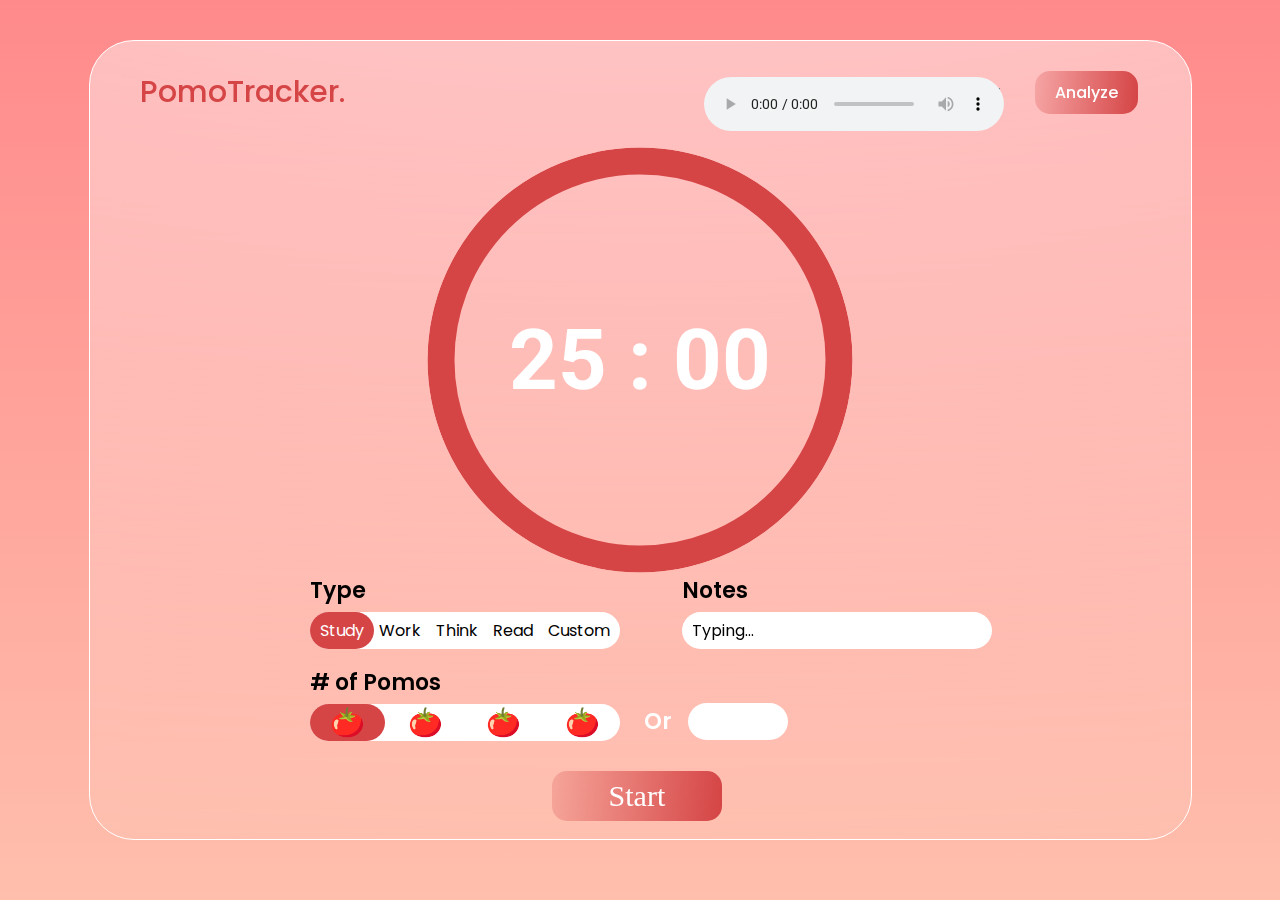
==== index.html @ ee9be077 "Add files via upload" ====
<!DOCTYPE html>
<html lang="en">
    <head>
        <title>PomoTracker</title>
        <meta charset="UTF-8">
        <link rel="stylesheet" href="style.css">
        <link rel="preconnect" href="https://fonts.gstatic.com">
        <link href="https://fonts.googleapis.com/css2?family=Poppins:wght@400;600;700&display=swap" rel="stylesheet">
        <link href="https://fonts.googleapis.com/css2?family=Roboto:wght@700&display=swap" rel="stylesheet">
    </head>

    <body>
        <div id=container>
            <div class=navbar>
                <span id=logo>PomoTracker.</span>
                <div class=navbottons>
                    <a class=navbotton style="color: #D54546;" href="#home">Home</a>
                    <a class=navbotton href="#about">About</a>
                    <a href="#contact">Contact</a>
                    <a id=analyze href="#analyze" class=buttons>Analyze</a>
                </div>
            </div>
            <div class=main-container>
                <div id="timer">
                    <div id="time">25 : 00</div>
                    <div id="filler"></div>
                </div>

                <form id="form_info">
                    <div class=subinfo>
                        <span class=subinfo_name>Type</span><br>
                        <div id=inputtypes>
                            <input type="radio" id="type1" name="type" value="study" checked>
                            <label id="label1" for="type1">Study</label>
                            <input type="radio" id="type2" name="type" value="work">
                            <label for="type2">Work</label>
                            <input type="radio" id="type3" name="type" value="think">
                            <label for="type3">Think</label>
                            <input type="radio" id="type4" name="type" value="read">
                            <label for="type4">Read</label>
                            <input type="radio" id="type5" name="type" value="cutsom">
                            <label for="type5">Custom</label>
                        </div>
                    </div>
                    <div class=subinfo id=inputnotes>
                        <span class=subinfo_name>Notes</span><br>
                        <input type="text" class="inputbar" id="notes" name="notes" value="Typing...">
                    </div>
                    <div class=subinfo id=inputnum>
                        <span class=subinfo_name># of Pomos</span><br>
                        <div id=pomonum>
                            <input class=tomatoradio type="radio" id="1pomo" name="num" value="1" checked>
                            <label class=tomato id="num1" for="1pomo">🍅</label>
                            <input class=tomatoradio type="radio" id="2pomo" name="num" value="2">
                            <label class=tomato id="num2" for="2pomo">🍅</label>
                            <input class=tomatoradio type="radio" id="3pomo" name="num" value="3">
                            <label class=tomato id="num3" for="3pomo">🍅</label>
                            <input class=tomatoradio type="radio" id="4pomo" name="num" value="4">
                            <label class=tomato id="num4" for="4pomo">🍅</label>
                        </div>
                        <div class = enter_num id = "enter_num">
                            <span class=subinfo_name id="or">Or</span>
                            <input type="number" min="5" max="20" step="1" class="inputbar" value="" id="num_text" name="num">
                        </div>
                    </div>
                </form>

                <div id = "rate">
                    <div id="number">0 / 1</div>
                    <div id="progress"></div>
                </div>
                </div>
                <p id=Quote>
                    <span style="font-size: 18px;color:white;">Inspiration quote,
                    This would be a inspiration quote, </br>
                     randomly selected from data base.
                    </span>
                </p>
                <input type="button" value="Start" id="skip" class=buttons disabled/>
            </div>
            <div id="music">
                <audio
                   controls
                      src="./Refrain.mp3">
                      Your browser does not support the <code>audio</code> element.
               </audio>
             </div>
        </div>
        <script src="main.js"></script>
    </body>  
</html>
---- style.css ----
html{
    height: 100%;
    background: linear-gradient(180deg, #FF8A8B 0%, #FFBFAC 100%);
    background-attachment:fixed;
}

#container{
    background: radial-gradient(301.17% 150.36% at 50.04% -31.22%, rgba(255, 255, 255, 0.6) 0%, rgba(255, 255, 255, 0) 100%);
    border: 1px solid #FFFFFF;
    box-sizing: border-box;
    backdrop-filter: blur(12px);
    /* Note: backdrop-filter has minimal browser support */
    border-radius: 45px;
    margin-top: 40px;
    margin-left: auto;
    margin-right: auto;
    height:800px;
    width: 1103px;
}

.navbar{
    display:flex;
    flex-direction: row;
    margin-top: 3%;
    margin-left: 50px;
    font-family: Poppins;
    font-style: normal;
    font-weight: 500;
    line-height: 36px;
}

#logo{
    font-size: 30px;
    color: #D54546;
}

.navbottons{
    margin-left:auto;
    margin-right:5%;
}

.navbotton{
    margin-right:20px;
}

a{
    font-size: 18px;
    color: #7F7D7D;
    text-decoration:none;
}

#analyze{
    margin-left: 30px;
    padding: 10px 20px;
    font-size: 16px;
    color:#FFFFFF;
    background: linear-gradient(274.65deg, #D54546 1.05%, rgba(213, 69, 70, 0) 127.07%);
    border-radius: 15px;
}

#music{
    position: absolute;
    top:8.5%;
    left: 55%;
}


#time{
    text-align: center;
    z-index : 1;
    position:relative;
    font-family: 'Roboto', sans-serif;
    font-style: normal;
    font-weight: bold;
    font-size: 85px;
    line-height: 97px;
    color: #FFFFFF;
    width: 371px;
    height: 371px;
    line-height: 371px;
    border: solid 27px;
    border-radius: 50%;
    border-color: #D54546;
    font-variant-numeric: tabular-nums;
}

#number{
    text-align: center;
    z-index : 1;
    font-size: 15px;
    font-style: times;
    color: #FFFFFF;
}

#timer{
    position: absolute;
    top: 40%;
    left: 50%;
    overflow:hidden;
    border-radius:50%;
    width:425px;
    height:425px;
    transform: translate(-50%, -50%);
}

#rate{ 
    color:#f00; 
    top:69%;
    left: 32%;
    font-size:50px; 
    margin:10px auto;
    border : 5px solid white; 
    border-radius:25%;
    width:400px;
    height:20px;
    overflow:hidden;
    position:absolute;
    display:none;
}

#progress {
    background : red;
    height: 20px;
    width: 0px;
    position:absolute;
    bottom:0;
}

#filler{
    background : #ddffcc;
    height: 0px;
    width: 425px;
    position:absolute;
    bottom:0;
  }

#skip{
    position: absolute;
    text-align: center;
    width: 170px;
    height: 50px;
    left: 42%;
    top: 730px;
    font-family: times;
    font-size : 30px;
    display:block;
}

#Quote{
    position: absolute;
    width: 500px;
    height: 60px;
    left: 28%;
    top: 600px;
    text-align: center;
    display:none;
}

#quick{
    position: absolute;
    top: 75%;
    left: 50%;
    transform: translate(-50%, -50%);
    box-shadow: inset 0px 4px 4px #D54546;
    padding: 10px 50px;
    font-size: 20px;
}

#pic{
    margin-left: -1100px;
    margin-top: 340px;
    position: absolute; z-index: 1;
    zoom: 33%;
}

.buttons{
    background: linear-gradient(274.65deg, #D54546 1.05%, rgba(213, 69, 70, 0) 127.07%);
    border: none;
    text-align: center;
    text-decoration: none;
    border-radius: 15px;
    font-family: Poppins;
    font-style: normal;
    color: #FFFFFF;
    outline: none;
    cursor: pointer;
}

.buttons:hover{
    background-color: white;
}

.inputbar{
    background: #FFFFFF;
    border-radius: 50px;
    border:#FFFFFF;
    width: 290px;
    padding: 6px 10px;
    outline: none;
}

.subinfo_name{
    font-family: Poppins;
    font-style: normal;
    font-weight: 600;
    font-size: 22px;
    line-height: 42px;
    color: #000000;
}

.subinfo{
    margin-top: 50px;
}

#form_info{
    display:block;
    position:absolute;
    top:60%;
    left:20%;
}

#inputtypes{
    display:flex;
    justify-content: space-between;
    background: #FFFFFF;
    border-radius: 50px;
    border:#FFFFFF;
    width: 310px;
    outline: none;  
    position:absolute;
}

#inputnotes{
    display:flex;
    position:absolute;
    top:0%;
    left:120%;
}

#notes{
    display:flex;
    position:absolute;
    top:100%;
    left:0%;
}

#num_text{
    position: absolute;
    width: 80px;
    top: 83%;
    left: 122%;
}

#or{
    position: absolute;
    color:white;
    top: 82%;
    left: 108%;
}

input[type="text"], input[type="number"]{
    font-family: Poppins;
    font-style: normal;
    font-size: 16px;
}

label{
    text-align: center;
    font-family: Poppins;
    font-style: normal;
    font-size: 16px;
    cursor: pointer;
    padding: 6px 10px;
    margin-left:-100px;
}

#label1{
    margin-left:0px;
}


input[type=radio] {
    visibility: hidden;
    display: none;
}

input[type=radio]:checked + label{
    background-color: #D54546;
    border-radius: 50px;
    color: white;
    padding: 6px 10px;
}

input[type=range] {
    cursor: pointer;
    border-radius: 50px;
    background:black;
}

#pomonum{
    display: flex;
    justify-content: space-between;
    background: #FFFFFF;
    border-radius: 50px;
    border:#FFFFFF;
    width: 310px;
    height: 37px;
    outline: none;
    padding: 0px 0px;
}

#num1{
    margin-left:0px;
}

.tomato{
    font-size: 28px;
    margin-left: 0px;
    padding: 0px 20px;
    line-height: 37px;
}

.tomatoradio:checked + .tomato {
    background-color: #D54546;
    border-radius: 50px;
    padding: 0px 20px;
}
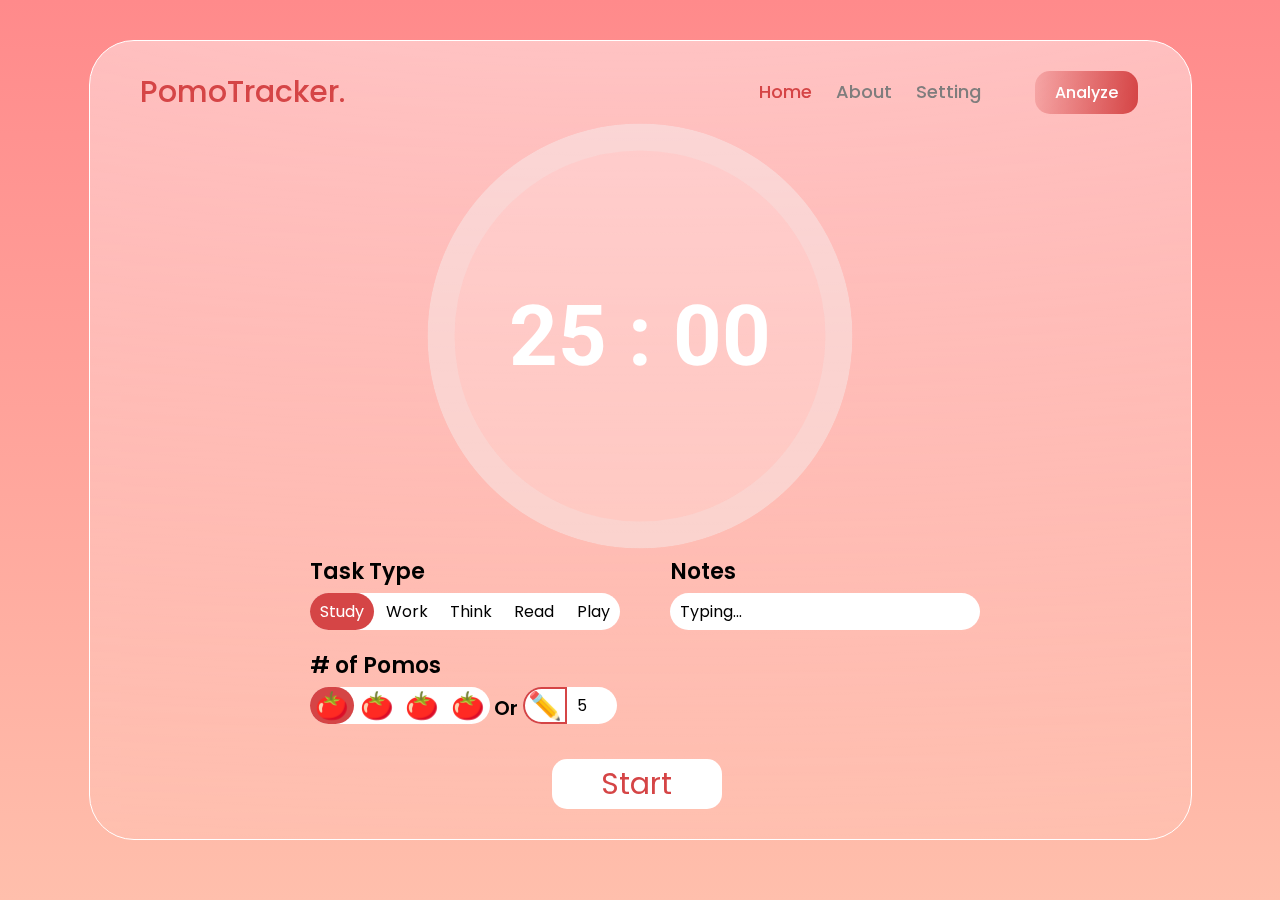
==== commit 313b75a6: "Add files via upload" ====
--- a/index.html
+++ b/index.html
@@ -7,20 +7,48 @@
         <link rel="preconnect" href="https://fonts.gstatic.com">
         <link href="https://fonts.googleapis.com/css2?family=Poppins:wght@400;600;700&display=swap" rel="stylesheet">
         <link href="https://fonts.googleapis.com/css2?family=Roboto:wght@700&display=swap" rel="stylesheet">
+        <script src="https://libs.baidu.com/jquery/1.10.2/jquery.min.js"></script>
+        <link rel="icon" type="image/png" href="favicon.png">
     </head>
 
     <body>
+
+
+        <div class="audioplay-object">
+            <div class="audioplay-button"></div>
+            <audio class="audioplay-player">
+              <source src="assets/music.mp3">
+              Your browser doesn't support &lt;audio&gt; element.
+            </audio>
+        </div>
+        <script src="https://strangecube.com/audioplay2/player/js/audioplay-2.0.0.min.js"></script>
+
+
         <div id=container>
             <div class=navbar>
                 <span id=logo>PomoTracker.</span>
                 <div class=navbottons>
-                    <a class=navbotton style="color: #D54546;" href="#home">Home</a>
-                    <a class=navbotton href="#about">About</a>
-                    <a href="#contact">Contact</a>
+                    <a class=navbotton id=home style="color: #D54546;" href="#home">Home</a>
+                    <a class=navbotton id=about href="#about">About</a>
+                    <a class=navbotton href="#setting" id=setting>Setting</a>
                     <a id=analyze href="#analyze" class=buttons>Analyze</a>
                 </div>
             </div>
-            <div class=main-container>
+            <div class=setting_page id=setting_page>
+                <span id="pomo_range_id"> Pomo Range </span>
+                <input type="number" min="15" max="40" step="1" value="25" id="pomo_range">
+                <span id="longBreak_range_id"> Long Break Range </span>
+                <input type="number" min="10" max="20" step="1" value="15" id="long_break_range">
+                <span id="shortBreak_range_id"> Short Break Range </span>
+                <input type="number" min="1" max="10" step="1" value="5" id="short_break_range">
+                <span id="language_id"> Language </span>
+                <select name="language" id="language">
+                    <option value="English" id="English">English</option>
+                    <option value="Chinese" id="Chinese">Chinese</option>
+                </select> 
+                <a id=confirm_change class=buttons>Confirm</a>
+            </div>
+            <div>
                 <div id="timer">
                     <div id="time">25 : 00</div>
                     <div id="filler"></div>
@@ -28,26 +56,26 @@
 
                 <form id="form_info">
                     <div class=subinfo>
-                        <span class=subinfo_name>Type</span><br>
+                        <span class=subinfo_name id=task_type>Task Type</span><br>
                         <div id=inputtypes>
-                            <input type="radio" id="type1" name="type" value="study" checked>
+                            <input type="radio" id="type1" name="type" value="Study" checked>
                             <label id="label1" for="type1">Study</label>
-                            <input type="radio" id="type2" name="type" value="work">
-                            <label for="type2">Work</label>
-                            <input type="radio" id="type3" name="type" value="think">
-                            <label for="type3">Think</label>
-                            <input type="radio" id="type4" name="type" value="read">
-                            <label for="type4">Read</label>
-                            <input type="radio" id="type5" name="type" value="cutsom">
-                            <label for="type5">Custom</label>
+                            <input type="radio" id="type2" name="type" value="Work">
+                            <label id="label2" for="type2">Work</label>
+                            <input type="radio" id="type3" name="type" value="Think">
+                            <label id="label3" for="type3">Think</label>
+                            <input type="radio" id="type4" name="type" value="Read">
+                            <label id="label4" for="type4">Read</label>
+                            <input type="radio" id="type5" name="type" value="Play">
+                            <label id="label5" for="type5">Play</label>
                         </div>
                     </div>
                     <div class=subinfo id=inputnotes>
-                        <span class=subinfo_name>Notes</span><br>
+                        <span class=subinfo_name id="note_id">Notes</span><br>
                         <input type="text" class="inputbar" id="notes" name="notes" value="Typing...">
                     </div>
                     <div class=subinfo id=inputnum>
-                        <span class=subinfo_name># of Pomos</span><br>
+                        <span class=subinfo_name id='Pomos_id'># of Pomos</span><br>
                         <div id=pomonum>
                             <input class=tomatoradio type="radio" id="1pomo" name="num" value="1" checked>
                             <label class=tomato id="num1" for="1pomo">🍅</label>
@@ -58,10 +86,14 @@
                             <input class=tomatoradio type="radio" id="4pomo" name="num" value="4">
                             <label class=tomato id="num4" for="4pomo">🍅</label>
                         </div>
-                        <div class = enter_num id = "enter_num">
-                            <span class=subinfo_name id="or">Or</span>
-                            <input type="number" min="5" max="20" step="1" class="inputbar" value="" id="num_text" name="num">
-                        </div>
+                        <span>
+                            <span id="or"> Or </span>
+                            <span id=enter_num>
+                                <input class=tomatoradio type="radio" id="numpomo" name="num">
+                                <label class=tomato id="numCus" for="numpomo">✏️</label>
+                                <input type="number" min="5" max="60" step="1" class="inputbar" value="5" id="num_text">
+                            </span>
+                        </span>
                     </div>
                 </form>
 
@@ -70,22 +102,37 @@
                     <div id="progress"></div>
                 </div>
                 </div>
-                <p id=Quote>
-                    <span style="font-size: 18px;color:white;">Inspiration quote,
-                    This would be a inspiration quote, </br>
-                     randomly selected from data base.
-                    </span>
+                <p id=quote>
+                    <span id = "quotes" style="font-size: 18px;color:white;">Lost time is never found again. – Benjamin Franklin</span>
                 </p>
                 <input type="button" value="Start" id="skip" class=buttons disabled/>
             </div>
-            <div id="music">
-                <audio
-                   controls
-                      src="./Refrain.mp3">
-                      Your browser does not support the <code>audio</code> element.
-               </audio>
-             </div>
+
+        <div id=goal_finish>
+            <span id=cong>Congrats!</span>
+            <span id=prompt>You have finished your pomo goal!
+                </span>
+            <div id = prompt_buttons>
+                <input type="button" value="Home" id="return" class=buttons>
+            </div>
+
+            <div id = summary>
+                <span id = summary_title>Cycle Summary</span><br>
+                <span><span id=summary_type_id>Task Type:</span>&emsp;
+                     <span id=summary_type></span>
+                </span><br>
+                <br>
+                <span><span id=summary_notes_id>Notes:</span>&emsp;
+                    <span id=summary_notes></span>
+                </span> <br>
+                <br>
+                <span><span id=summary_num_id>#Pomos:</span>&emsp;
+                    <span id=summary_num></span>
+                </span>
+                <br>
+            </div>
         </div>
         <script src="main.js"></script>
+        <script src="tomatotes.js"></script>
     </body>  
-</html>+</html>
--- a/style.css
+++ b/style.css
@@ -29,6 +29,85 @@
     line-height: 36px;
 }
 
+#setting_page {
+    display: none;
+    position: absolute;
+    background: linear-gradient(180deg, #FF8A8B 0%, #FFBFAC 100%);
+    border: 1px solid black;
+    border-radius: 45px;
+    height: 300px;
+    width: 250px;
+    left: 75%;
+    top: 18%;
+    font-size : 16px; 
+    font-family: times;
+}
+#pomo_range_id {
+    position: absolute;
+    left: 10%;
+    top: 11%;
+}
+
+#pomo_range {
+    position: absolute;
+    text-align: center;
+    width: 30px;
+    left: 70%;
+    top: 8%;
+}
+
+#longBreak_range_id {
+    position: absolute;
+    left: 10%;
+    top: 30%;
+}
+
+#long_break_range {
+    position: absolute;
+    text-align: center;
+    width: 30px;
+    left: 70%;
+    top: 28%; 
+}
+
+#shortBreak_range_id {
+    position: absolute;
+    left: 10%;
+    top: 50%;
+}
+
+#short_break_range {
+    position: absolute;
+    text-align: center;
+    width: 30px;
+    left: 70%;
+    top: 48%; 
+}
+
+#language_id {
+    position: absolute;
+    left: 10%;
+    top: 67%;
+}
+
+#language {
+    position: absolute;
+    left: 62%;
+    top: 67%; 
+}
+
+#confirm_change {
+    position: absolute;
+    text-align: center;
+    color: white;
+    background: linear-gradient(274.65deg, #D54546 1.05%, rgba(213, 69, 70, 0) 127.07%);
+    width: 96px;
+    height: 35px;
+    left: 32%;
+    top: 82%; 
+}
+
+
 #logo{
     font-size: 30px;
     color: #D54546;
@@ -57,6 +136,8 @@
     background: linear-gradient(274.65deg, #D54546 1.05%, rgba(213, 69, 70, 0) 127.07%);
     border-radius: 15px;
 }
+
+
 
 #music{
     position: absolute;
@@ -80,13 +161,13 @@
     line-height: 371px;
     border: solid 27px;
     border-radius: 50%;
-    border-color: #D54546;
+    border-color: rgba(240, 240, 240, 0.25);
+    background-color: rgba(255,255,255, 0.2);
     font-variant-numeric: tabular-nums;
 }
 
 #number{
     text-align: center;
-    z-index : 1;
     font-size: 15px;
     font-style: times;
     color: #FFFFFF;
@@ -94,7 +175,7 @@
 
 #timer{
     position: absolute;
-    top: 40%;
+    top: 37%;
     left: 50%;
     overflow:hidden;
     border-radius:50%;
@@ -103,14 +184,14 @@
     transform: translate(-50%, -50%);
 }
 
-#rate{ 
-    color:#f00; 
+#rate{
+    font-family: 'Roboto', sans-serif;
     top:69%;
     left: 32%;
     font-size:50px; 
     margin:10px auto;
     border : 5px solid white; 
-    border-radius:25%;
+    border-radius:50px;
     width:400px;
     height:20px;
     overflow:hidden;
@@ -119,7 +200,8 @@
 }
 
 #progress {
-    background : red;
+    z-index: -1;
+    background : #D54546;
     height: 20px;
     width: 0px;
     position:absolute;
@@ -127,7 +209,7 @@
 }
 
 #filler{
-    background : #ddffcc;
+    background : #47a840;
     height: 0px;
     width: 425px;
     position:absolute;
@@ -140,13 +222,13 @@
     width: 170px;
     height: 50px;
     left: 42%;
-    top: 730px;
-    font-family: times;
+    top: 90%;
     font-size : 30px;
     display:block;
 }
 
-#Quote{
+#quote{
+    font-family: Poppins;
     position: absolute;
     width: 500px;
     height: 60px;
@@ -156,32 +238,37 @@
     display:none;
 }
 
-#quick{
-    position: absolute;
-    top: 75%;
-    left: 50%;
-    transform: translate(-50%, -50%);
-    box-shadow: inset 0px 4px 4px #D54546;
-    padding: 10px 50px;
-    font-size: 20px;
-}
-
-#pic{
-    margin-left: -1100px;
-    margin-top: 340px;
-    position: absolute; z-index: 1;
-    zoom: 33%;
+#form_info{
+    position: absolute;
+    top: 62%;
+    left:20%;
+    display: grid;
+    grid-template-columns: auto auto;
+    column-gap: 50px;
+}
+
+.subinfo_name{
+    font-family: Poppins;
+    font-style: normal;
+    font-weight: 600;
+    font-size: 22px;
+    line-height: 42px;
+    color: #000000;
+}
+
+.subinfo{
+    margin-top: 15px;
 }
 
 .buttons{
-    background: linear-gradient(274.65deg, #D54546 1.05%, rgba(213, 69, 70, 0) 127.07%);
+    background: #FFFFFF;
     border: none;
     text-align: center;
     text-decoration: none;
     border-radius: 15px;
     font-family: Poppins;
     font-style: normal;
-    color: #FFFFFF;
+    color: #D54546;
     outline: none;
     cursor: pointer;
 }
@@ -199,63 +286,14 @@
     outline: none;
 }
 
-.subinfo_name{
-    font-family: Poppins;
-    font-style: normal;
-    font-weight: 600;
-    font-size: 22px;
-    line-height: 42px;
-    color: #000000;
-}
-
-.subinfo{
-    margin-top: 50px;
-}
-
-#form_info{
-    display:block;
-    position:absolute;
-    top:60%;
-    left:20%;
-}
-
 #inputtypes{
-    display:flex;
+    display: flex;
     justify-content: space-between;
     background: #FFFFFF;
     border-radius: 50px;
     border:#FFFFFF;
     width: 310px;
     outline: none;  
-    position:absolute;
-}
-
-#inputnotes{
-    display:flex;
-    position:absolute;
-    top:0%;
-    left:120%;
-}
-
-#notes{
-    display:flex;
-    position:absolute;
-    top:100%;
-    left:0%;
-}
-
-#num_text{
-    position: absolute;
-    width: 80px;
-    top: 83%;
-    left: 122%;
-}
-
-#or{
-    position: absolute;
-    color:white;
-    top: 82%;
-    left: 108%;
 }
 
 input[type="text"], input[type="number"]{
@@ -284,6 +322,11 @@
     display: none;
 }
 
+input[type=checkbox] {
+    visibility: hidden;
+    display: none;
+}
+
 input[type=radio]:checked + label{
     background-color: #D54546;
     border-radius: 50px;
@@ -297,13 +340,14 @@
     background:black;
 }
 
+
 #pomonum{
-    display: flex;
+    display: inline-flex;
     justify-content: space-between;
     background: #FFFFFF;
     border-radius: 50px;
     border:#FFFFFF;
-    width: 310px;
+    width: 180px;
     height: 37px;
     outline: none;
     padding: 0px 0px;
@@ -314,14 +358,129 @@
 }
 
 .tomato{
-    font-size: 28px;
-    margin-left: 0px;
-    padding: 0px 20px;
+    font-size: 27px;
+    padding: 0px 5px;
     line-height: 37px;
 }
 
 .tomatoradio:checked + .tomato {
     background-color: #D54546;
     border-radius: 50px;
-    padding: 0px 20px;
-}+    padding: 0px 5px;
+}
+
+#num_text{
+    width: 30px;
+    border-radius: 0px 50px 50px 0px;
+}
+
+
+input::-webkit-inner-spin-button {
+    -webkit-appearance: none;
+    margin: 0;
+}
+
+input[type=number] {
+    -moz-appearance: textfield;
+}
+
+#or{
+    font-family: Poppins;
+    font-weight: 600;
+    font-size: 20px;
+}
+
+#numCus {
+    background-color: white;
+    box-shadow: inset 0 0 0px 2px #D54546;
+    margin-left: 0;
+    border-radius: 50px 0px 0px 50px;
+    padding: 0px 5px;
+}
+
+#enter_num {
+    display: inline-flex;
+}
+
+#cong {
+    transform: translate(-50%, -50%);
+    position: absolute;
+    top: 20%;
+    left: 50%;
+    text-align: center;
+    font-family: Poppins;
+    font-size: 90px;
+    font-weight: 600;
+    color:#D54546;
+}
+
+#prompt {
+    position: absolute;
+    margin-left: auto;
+    margin-right: auto;
+    top: 35%;
+    left: 50%;
+    text-align: center;
+    transform: translate(-50%, -50%);
+    font-family: Poppins;
+    font-size: 30px;
+    font-weight: 600;
+    color: black;
+}
+
+#summary {
+    transform: translate(-50%, -50%);
+    position: absolute;
+    top: 67%;
+    left: 50%;
+    text-align: center;
+    font-family: Poppins;
+    border-radius: 15px;
+    background-color: white;
+    padding: 10px 50px; 
+    font-size: 30px;
+    
+}
+
+#summary_title{
+    font-weight: 600;
+    font-size: 45px;
+    color:#D54546;
+}
+
+#goal_finish {
+    display: none;
+}
+
+
+#return {
+    position: absolute;
+    margin-left: auto;
+    margin-right: auto;
+    top: 98%;
+    left: 0;
+    right: 0;
+    text-align: center;
+    width: 200px;
+    height: 50px;
+    font-size : 30px;
+    display:block;
+}
+
+
+#play-pause-button{
+    font-size: 50px;
+    cursor: pointer;
+  }
+
+
+/* #finish {
+    position: absolute;
+    text-align: center;
+    width: 170px;
+    height: 50px;
+    left: 53%;
+    top: 81%;
+    font-size : 30px;
+    display:block;
+} */